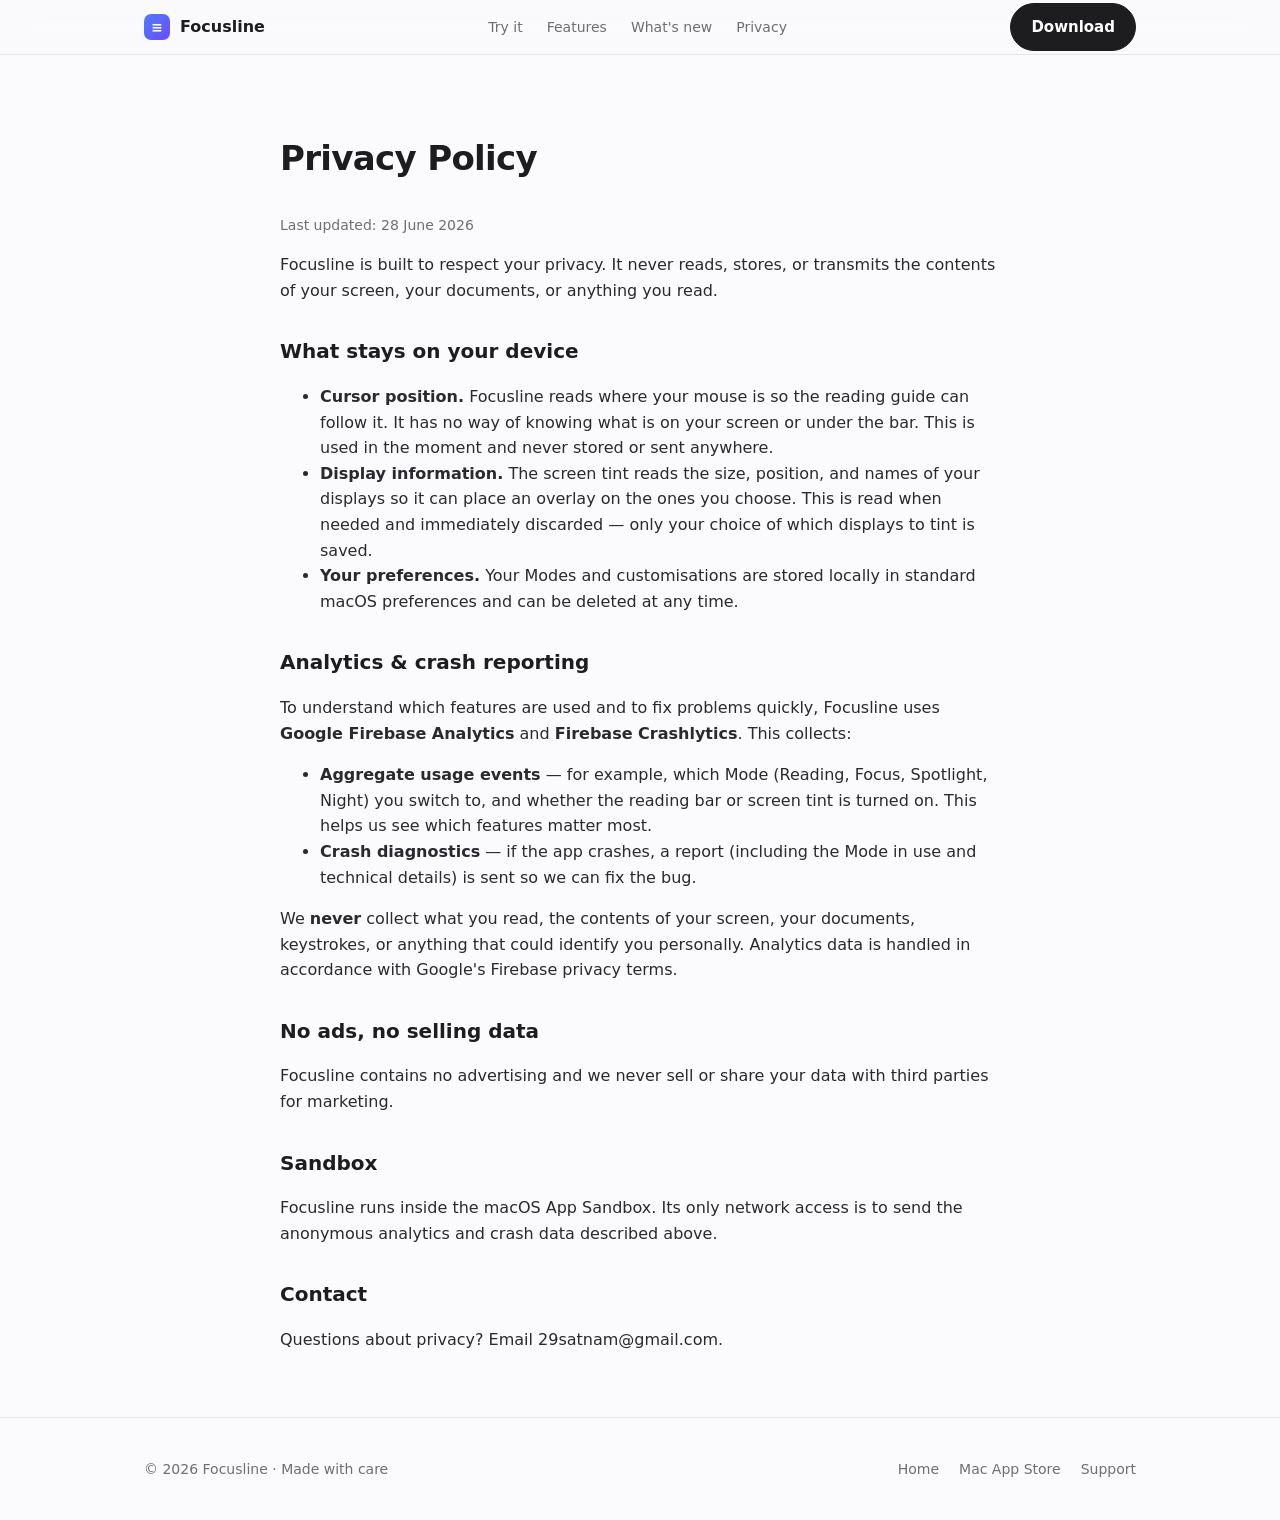
==== privacy.html @ 41f00771 "Add Focusline landing page with live interactive demo, what's new, and privacy policy" ====
<!DOCTYPE html>
<html lang="en">
<head>
  <meta charset="UTF-8" />
  <meta name="viewport" content="width=device-width, initial-scale=1.0" />
  <title>Privacy Policy — Focusline</title>
  <meta name="description" content="How Focusline handles your data." />
  <link rel="stylesheet" href="assets/styles.css" />
</head>
<body>
  <nav class="nav">
    <div class="wrap">
      <a class="brand" href="index.html"><span class="glyph">≡</span> Focusline</a>
      <div class="nav-links">
        <a href="index.html#try">Try it</a>
        <a href="index.html#features">Features</a>
        <a href="index.html#whats-new">What's new</a>
        <a href="privacy.html">Privacy</a>
      </div>
      <a class="btn" href="https://apps.apple.com/app/id6784978549">Download</a>
    </div>
  </nav>

  <main class="wrap">
    <article class="legal">
      <h1>Privacy Policy</h1>
      <p class="muted">Last updated: 28 June 2026</p>

      <p>Focusline is built to respect your privacy. It never reads, stores, or transmits the contents of your screen, your documents, or anything you read.</p>

      <h2>What stays on your device</h2>
      <ul>
        <li><strong>Cursor position.</strong> Focusline reads where your mouse is so the reading guide can follow it. It has no way of knowing what is on your screen or under the bar. This is used in the moment and never stored or sent anywhere.</li>
        <li><strong>Display information.</strong> The screen tint reads the size, position, and names of your displays so it can place an overlay on the ones you choose. This is read when needed and immediately discarded — only your choice of which displays to tint is saved.</li>
        <li><strong>Your preferences.</strong> Your Modes and customisations are stored locally in standard macOS preferences and can be deleted at any time.</li>
      </ul>

      <h2>Analytics &amp; crash reporting</h2>
      <p>To understand which features are used and to fix problems quickly, Focusline uses <strong>Google Firebase Analytics</strong> and <strong>Firebase Crashlytics</strong>. This collects:</p>
      <ul>
        <li><strong>Aggregate usage events</strong> — for example, which Mode (Reading, Focus, Spotlight, Night) you switch to, and whether the reading bar or screen tint is turned on. This helps us see which features matter most.</li>
        <li><strong>Crash diagnostics</strong> — if the app crashes, a report (including the Mode in use and technical details) is sent so we can fix the bug.</li>
      </ul>
      <p>We <strong>never</strong> collect what you read, the contents of your screen, your documents, keystrokes, or anything that could identify you personally. Analytics data is handled in accordance with <a href="https://firebase.google.com/support/privacy">Google's Firebase privacy terms</a>.</p>

      <h2>No ads, no selling data</h2>
      <p>Focusline contains no advertising and we never sell or share your data with third parties for marketing.</p>

      <h2>Sandbox</h2>
      <p>Focusline runs inside the macOS App Sandbox. Its only network access is to send the anonymous analytics and crash data described above.</p>

      <h2>Contact</h2>
      <p>Questions about privacy? Email <a href="mailto:29satnam@gmail.com">29satnam@gmail.com</a>.</p>
    </article>
  </main>

  <footer>
    <div class="wrap">
      <div>© 2026 Focusline · Made with care</div>
      <div style="display:flex; gap:20px;">
        <a href="index.html">Home</a>
        <a href="https://apps.apple.com/app/id6784978549">Mac App Store</a>
        <a href="mailto:29satnam@gmail.com">Support</a>
      </div>
    </div>
  </footer>
</body>
</html>
---- assets/styles.css ----
/* Focusline landing — light, Mac-native, whitespace-led. */
:root {
  --bg: #fbfbfd;
  --bg-soft: #f3f3f6;
  --card: #ffffff;
  --ink: #1d1d1f;
  --ink-2: #6e6e73;
  --line: #e6e6ea;
  --amber: #f5a623;
  --amber-bar: #ffd15c;
  --amber-band: #ffe08a;
  --radius: 18px;
  --shadow: 0 10px 40px rgba(0, 0, 0, 0.08);
  --maxw: 1040px;
  font-synthesis: none;
}

* { box-sizing: border-box; }

html { scroll-behavior: smooth; }

body {
  margin: 0;
  background: var(--bg);
  color: var(--ink);
  font-family: -apple-system, BlinkMacSystemFont, "SF Pro Text", "Segoe UI", system-ui, sans-serif;
  line-height: 1.6;
  -webkit-font-smoothing: antialiased;
}

a { color: inherit; text-decoration: none; }

.wrap { max-width: var(--maxw); margin: 0 auto; padding: 0 24px; }

/* Nav */
.nav {
  position: sticky; top: 0; z-index: 50;
  backdrop-filter: saturate(180%) blur(20px);
  background: rgba(251, 251, 253, 0.8);
  border-bottom: 1px solid var(--line);
}
.nav .wrap { display: flex; align-items: center; justify-content: space-between; height: 54px; }
.brand { display: flex; align-items: center; gap: 10px; font-weight: 600; }
.brand .glyph {
  width: 26px; height: 26px; border-radius: 7px;
  background: linear-gradient(135deg, #4f7cff, #6b4bff);
  display: grid; place-items: center; color: #fff; font-size: 14px;
}
.nav-links { display: flex; gap: 24px; font-size: 14px; color: var(--ink-2); }
.nav-links a:hover { color: var(--ink); }
@media (max-width: 680px) { .nav-links { display: none; } }

/* Buttons */
.btn {
  display: inline-flex; align-items: center; gap: 8px;
  padding: 11px 20px; border-radius: 999px; font-weight: 600; font-size: 15px;
  background: var(--ink); color: #fff; border: 1px solid var(--ink);
  transition: transform .15s ease, opacity .15s ease;
}
.btn:hover { transform: translateY(-1px); opacity: .92; }
.btn.ghost { background: transparent; color: var(--ink); border-color: var(--line); }

/* Hero */
.hero { text-align: center; padding: 72px 0 28px; }
.hero h1 { font-size: clamp(34px, 6vw, 60px); line-height: 1.05; letter-spacing: -0.02em; margin: 0 0 16px; }
.hero p.sub { font-size: clamp(17px, 2.4vw, 21px); color: var(--ink-2); max-width: 620px; margin: 0 auto 28px; }
.hero .cta { display: flex; gap: 12px; justify-content: center; flex-wrap: wrap; }
.meta { margin-top: 16px; font-size: 13px; color: var(--ink-2); }
.meta .stars { color: var(--amber); }

/* Section scaffolding */
section { padding: 64px 0; }
.section-head { text-align: center; margin-bottom: 40px; }
.section-head h2 { font-size: clamp(26px, 4vw, 38px); letter-spacing: -0.02em; margin: 0 0 10px; }
.section-head p { color: var(--ink-2); max-width: 560px; margin: 0 auto; font-size: 17px; }
.eyebrow { text-transform: uppercase; letter-spacing: .12em; font-size: 12px; font-weight: 700; color: var(--amber); }

/* Interactive demo */
.demo { margin-top: 8px; }
.demo-card {
  background: var(--card); border: 1px solid var(--line); border-radius: var(--radius);
  box-shadow: var(--shadow); overflow: hidden;
}
.demo-grid { display: grid; grid-template-columns: 1.6fr 1fr; }
@media (max-width: 820px) { .demo-grid { grid-template-columns: 1fr; } }

/* Reader pane (the live, real behaviour) */
.reader {
  position: relative; padding: 38px 44px; min-height: 420px;
  background: #fffdf8; cursor: none; overflow: hidden;
}
.reader-text { position: relative; z-index: 1; max-width: 60ch; }
.reader-text h3 { font-size: 22px; margin: 0 0 14px; letter-spacing: -0.01em; }
.reader-text p { margin: 0 0 14px; color: #2a2a2e; font-size: 16.5px; line-height: 1.9; }
.reader-hint {
  position: absolute; bottom: 12px; left: 0; right: 0; text-align: center;
  font-size: 12px; color: var(--ink-2); z-index: 4; pointer-events: none;
}

/* Overlay layers — these recreate the app's bar / band / dim. */
.layer { position: absolute; inset: 0; pointer-events: none; }
#band { z-index: 2; }
#bar  { z-index: 3; }
#dim  { z-index: 3; mix-blend-mode: normal; }
#dim.night { mix-blend-mode: multiply; }

/* Controls pane */
.controls { padding: 26px; border-left: 1px solid var(--line); background: var(--bg-soft); }
@media (max-width: 820px) { .controls { border-left: none; border-top: 1px solid var(--line); } }
.ctl-group { margin-bottom: 22px; }
.ctl-group > label { display: block; font-size: 11px; font-weight: 700; letter-spacing: .08em; text-transform: uppercase; color: var(--ink-2); margin-bottom: 8px; }
.seg { display: inline-flex; background: #e9e9ee; border-radius: 10px; padding: 3px; gap: 2px; flex-wrap: wrap; }
.seg button {
  border: 0; background: transparent; padding: 7px 12px; border-radius: 8px;
  font-size: 13px; font-weight: 600; color: var(--ink-2); cursor: pointer;
}
.seg button.on { background: #fff; color: var(--ink); box-shadow: 0 1px 3px rgba(0,0,0,.12); }
.swatches { display: flex; gap: 8px; }
.swatch { width: 26px; height: 26px; border-radius: 50%; border: 2px solid #fff; box-shadow: 0 0 0 1px var(--line); cursor: pointer; }
.swatch.on { box-shadow: 0 0 0 2px var(--ink); }
.range { width: 100%; accent-color: var(--amber); }
.ctl-group.hidden { display: none; }
.row { display: flex; align-items: center; justify-content: space-between; gap: 12px; }
.val { font-size: 12px; color: var(--ink-2); font-variant-numeric: tabular-nums; }

/* Features */
.cards { display: grid; grid-template-columns: repeat(3, 1fr); gap: 18px; }
@media (max-width: 820px) { .cards { grid-template-columns: 1fr; } }
.feature {
  background: var(--card); border: 1px solid var(--line); border-radius: var(--radius);
  padding: 24px; box-shadow: var(--shadow);
}
.feature .ico { font-size: 22px; margin-bottom: 10px; }
.feature h3 { margin: 0 0 6px; font-size: 18px; }
.feature p { margin: 0; color: var(--ink-2); font-size: 15px; }

/* Steps */
.steps { display: grid; grid-template-columns: repeat(3, 1fr); gap: 18px; counter-reset: step; }
@media (max-width: 820px) { .steps { grid-template-columns: 1fr; } }
.step { padding: 8px 4px; }
.step .n { width: 32px; height: 32px; border-radius: 50%; background: var(--ink); color: #fff; display: grid; place-items: center; font-weight: 700; margin-bottom: 10px; }
.step h3 { margin: 0 0 4px; font-size: 17px; }
.step p { margin: 0; color: var(--ink-2); font-size: 15px; }

/* What's new */
.changelog { max-width: 720px; margin: 0 auto; }
.release { border: 1px solid var(--line); border-radius: var(--radius); background: var(--card); padding: 24px 28px; box-shadow: var(--shadow); }
.release h3 { margin: 0 0 4px; display: flex; align-items: baseline; gap: 10px; }
.release .ver { font-size: 13px; color: #fff; background: var(--amber); padding: 2px 10px; border-radius: 999px; font-weight: 700; }
.release .date { font-size: 13px; color: var(--ink-2); }
.release ul { margin: 12px 0 0; padding-left: 18px; color: #2a2a2e; }
.release li { margin: 6px 0; }

/* FAQ */
.faq { max-width: 720px; margin: 0 auto; }
.faq details { border-bottom: 1px solid var(--line); padding: 16px 4px; }
.faq summary { cursor: pointer; font-weight: 600; font-size: 16px; list-style: none; display: flex; justify-content: space-between; }
.faq summary::-webkit-details-marker { display: none; }
.faq summary::after { content: "+"; color: var(--ink-2); font-weight: 400; }
.faq details[open] summary::after { content: "−"; }
.faq p { color: var(--ink-2); margin: 10px 0 0; }

/* Footer */
footer { border-top: 1px solid var(--line); padding: 40px 0; color: var(--ink-2); font-size: 14px; }
footer .wrap { display: flex; justify-content: space-between; flex-wrap: wrap; gap: 16px; }
footer a:hover { color: var(--ink); }

/* Legal page */
.legal { max-width: 720px; margin: 0 auto; padding: 48px 0; }
.legal h1 { font-size: 34px; letter-spacing: -0.02em; }
.legal h2 { font-size: 20px; margin-top: 32px; }
.legal p, .legal li { color: #2a2a2e; }
.legal .muted { color: var(--ink-2); font-size: 14px; }
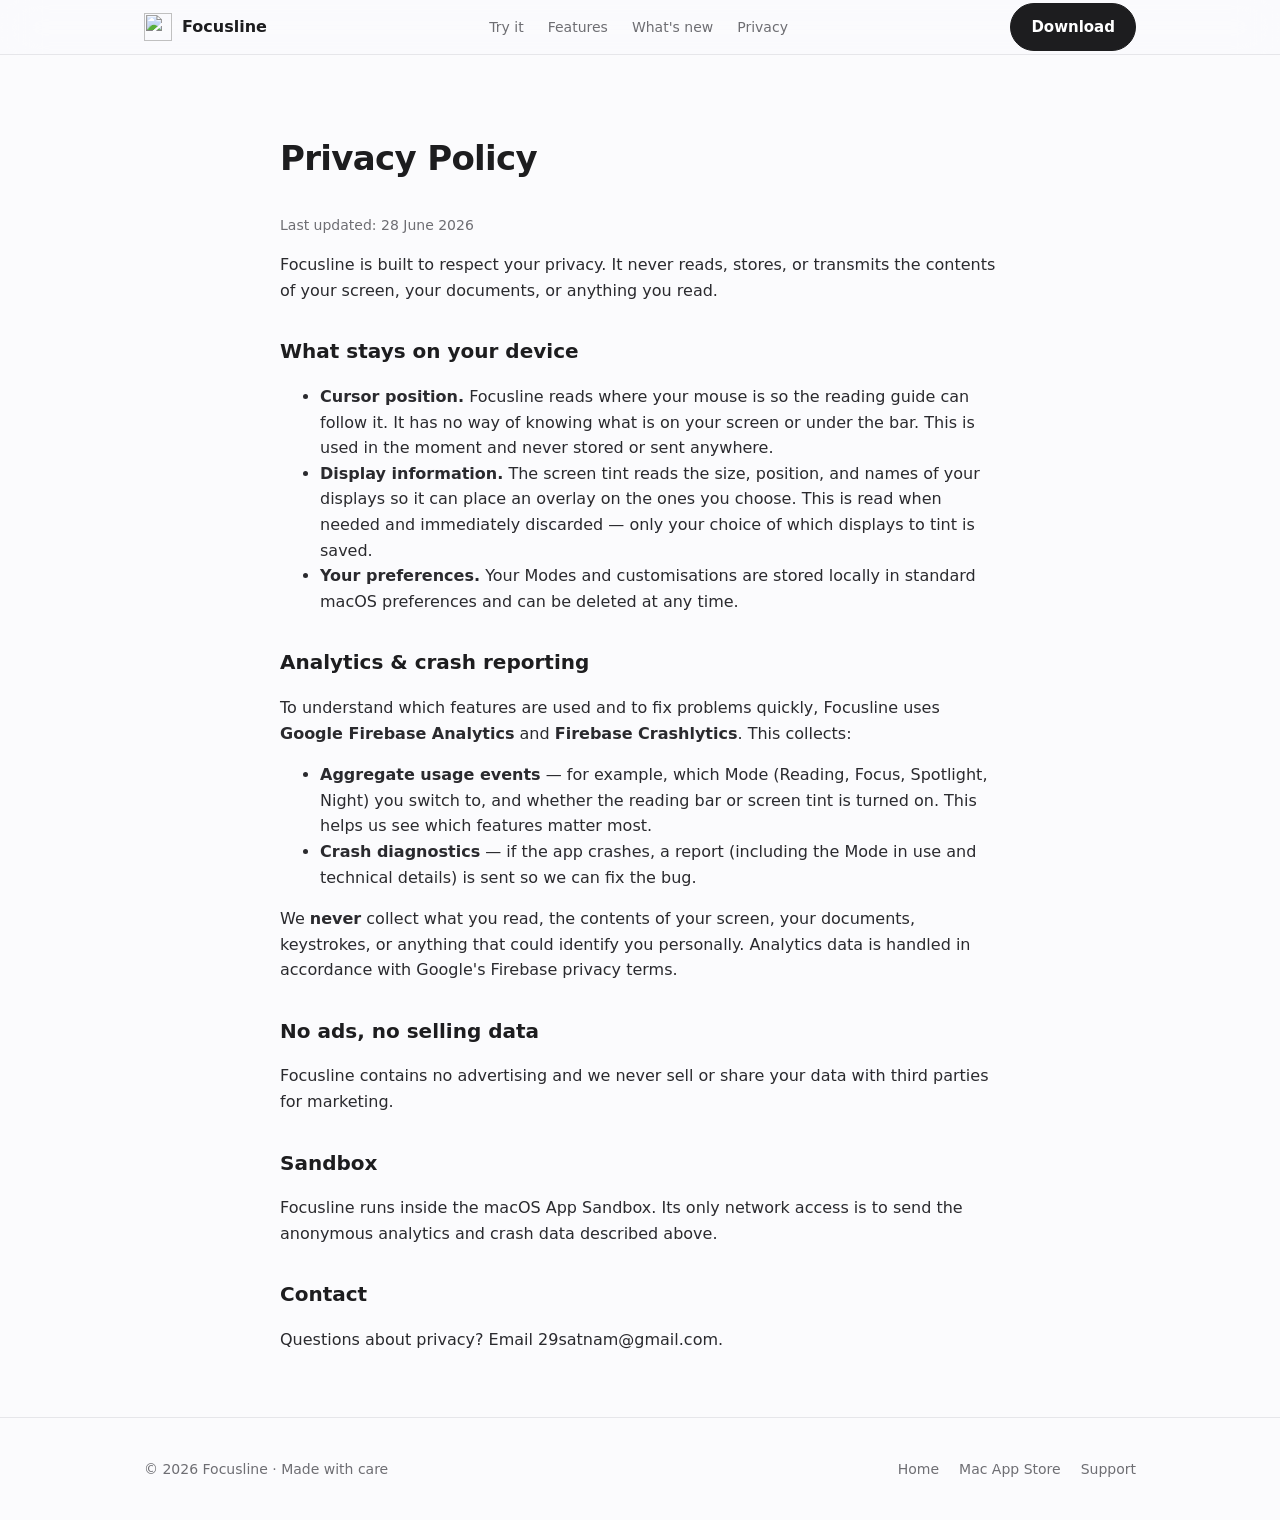
==== commit b4af6419: "Tighten spacing below demo; open store links in Mac App Store on macOS - Hero bottom padding 64->36," ====
--- a/privacy.html
+++ b/privacy.html
@@ -5,12 +5,14 @@
   <meta name="viewport" content="width=device-width, initial-scale=1.0" />
   <title>Privacy Policy — Focusline</title>
   <meta name="description" content="How Focusline handles your data." />
+  <link rel="icon" type="image/png" sizes="32x32" href="assets/favicon-32.png" />
+  <link rel="apple-touch-icon" href="assets/icon-256.png" />
   <link rel="stylesheet" href="assets/styles.css" />
 </head>
 <body>
   <nav class="nav">
     <div class="wrap">
-      <a class="brand" href="index.html"><span class="glyph">≡</span> Focusline</a>
+      <a class="brand" href="index.html"><img class="glyph" src="assets/icon-64.png" alt="" width="28" height="28" /> Focusline</a>
       <div class="nav-links">
         <a href="index.html#try">Try it</a>
         <a href="index.html#features">Features</a>
@@ -64,5 +66,6 @@
       </div>
     </div>
   </footer>
+  <script src="assets/store-link.js"></script>
 </body>
 </html>
--- a/assets/styles.css
+++ b/assets/styles.css
@@ -6,7 +6,14 @@
   --ink: #1d1d1f;
   --ink-2: #6e6e73;
   --line: #e6e6ea;
-  --amber: #f5a623;
+  /* Palette lifted from the app icon: teal sky, coral dunes, crimson, gold, yellow bar. */
+  --teal: #2e6e8e;
+  --teal-soft: #eaf2f6;
+  --coral: #c4564a;
+  --crimson: #b72452;
+  --gold: #d9982f;
+  --yellow: #ffdd00;
+  --amber: #d9982f;
   --amber-bar: #ffd15c;
   --amber-band: #ffe08a;
   --radius: 18px;
@@ -41,11 +48,7 @@
 }
 .nav .wrap { display: flex; align-items: center; justify-content: space-between; height: 54px; }
 .brand { display: flex; align-items: center; gap: 10px; font-weight: 600; }
-.brand .glyph {
-  width: 26px; height: 26px; border-radius: 7px;
-  background: linear-gradient(135deg, #4f7cff, #6b4bff);
-  display: grid; place-items: center; color: #fff; font-size: 14px;
-}
+.brand .glyph { width: 28px; height: 28px; display: block; }
 .nav-links { display: flex; gap: 24px; font-size: 14px; color: var(--ink-2); }
 .nav-links a:hover { color: var(--ink); }
 @media (max-width: 680px) { .nav-links { display: none; } }
@@ -61,39 +64,96 @@
 .btn.ghost { background: transparent; color: var(--ink); border-color: var(--line); }
 
 /* Hero */
-.hero { text-align: center; padding: 72px 0 28px; }
+.hero {
+  text-align: center; padding: 56px 0 36px;
+  background:
+    radial-gradient(900px 420px at 18% -8%, rgba(46, 110, 142, 0.10), transparent 65%),
+    radial-gradient(900px 420px at 82% -8%, rgba(196, 86, 74, 0.09), transparent 65%),
+    radial-gradient(700px 300px at 50% 0%, rgba(255, 221, 0, 0.07), transparent 70%);
+}
+.hero-icon {
+  display: block; margin: 0 auto 14px;
+  filter: drop-shadow(0 10px 24px rgba(29, 29, 31, 0.18));
+}
 .hero h1 { font-size: clamp(34px, 6vw, 60px); line-height: 1.05; letter-spacing: -0.02em; margin: 0 0 16px; }
 .hero p.sub { font-size: clamp(17px, 2.4vw, 21px); color: var(--ink-2); max-width: 620px; margin: 0 auto 28px; }
-.hero .cta { display: flex; gap: 12px; justify-content: center; flex-wrap: wrap; }
-.meta { margin-top: 16px; font-size: 13px; color: var(--ink-2); }
-.meta .stars { color: var(--amber); }
+.demo-lead { font-size: 14px; color: var(--ink-2); margin: 0 0 18px; }
+.hero .cta { margin-top: 28px; }
+.cta { display: flex; gap: 14px; justify-content: center; align-items: center; flex-wrap: wrap; }
+.store-badge { display: inline-flex; transition: transform .15s ease, opacity .15s ease; }
+.store-badge:hover { transform: translateY(-1px); opacity: .92; }
+.store-badge img { display: block; height: 56px; width: auto; }
+.meta { margin-top: 18px; font-size: 13px; color: var(--ink-2); }
+.meta .stars { color: var(--gold); }
 
 /* Section scaffolding */
 section { padding: 64px 0; }
 .section-head { text-align: center; margin-bottom: 40px; }
 .section-head h2 { font-size: clamp(26px, 4vw, 38px); letter-spacing: -0.02em; margin: 0 0 10px; }
 .section-head p { color: var(--ink-2); max-width: 560px; margin: 0 auto; font-size: 17px; }
-.eyebrow { text-transform: uppercase; letter-spacing: .12em; font-size: 12px; font-weight: 700; color: var(--amber); }
+.eyebrow { text-transform: uppercase; letter-spacing: .12em; font-size: 12px; font-weight: 700; color: var(--coral); }
 
 /* Interactive demo */
 .demo { margin-top: 8px; }
-.demo-card {
-  background: var(--card); border: 1px solid var(--line); border-radius: var(--radius);
-  box-shadow: var(--shadow); overflow: hidden;
-}
-.demo-grid { display: grid; grid-template-columns: 1.6fr 1fr; }
-@media (max-width: 820px) { .demo-grid { grid-template-columns: 1fr; } }
+
+/* MacBook Pro (M5) frame around the live demo — thin bezels + a notch. */
+.macbook { max-width: 880px; margin: 0 auto; }
+.mb-screen {
+  position: relative;
+  aspect-ratio: 16 / 10;             /* a real laptop screen, landscape */
+  background: #050507;
+  border: 10px solid #0a0a0c;        /* thin space-black bezel */
+  border-radius: 22px 22px 8px 8px;
+  box-shadow: 0 26px 60px rgba(0, 0, 0, 0.3), inset 0 0 0 1px #26262b;
+  overflow: hidden;
+}
+.mb-screen::before {                 /* the notch */
+  content: ""; position: absolute; top: 0; left: 50%; transform: translateX(-50%);
+  width: 150px; height: 22px; background: #0a0a0c;
+  border-radius: 0 0 12px 12px; z-index: 7;
+}
+.mb-screen::after {                  /* camera, centred in the notch */
+  content: ""; position: absolute; top: 8px; left: 50%; transform: translateX(-50%);
+  width: 6px; height: 6px; border-radius: 50%;
+  background: #15151a; box-shadow: inset 0 0 0 1px #2e2e36, 0 0 2px rgba(80,120,255,.4);
+  z-index: 8;
+}
+/* The demo fills the screen edge-to-edge — drop its own card chrome. */
+.demo-card.framed { border: 0; border-radius: 0; box-shadow: none; }
+
+.mb-base {
+  position: relative; height: 16px; width: 106%; left: -3%;
+  background: linear-gradient(#dadade, #b5b5bc 60%, #9b9ba2);
+  border-radius: 2px 2px 12px 12px;
+  box-shadow: 0 12px 22px rgba(0, 0, 0, 0.22);
+}
+.mb-base::after {                    /* hinge notch */
+  content: ""; position: absolute; top: 0; left: 50%; transform: translateX(-50%);
+  width: 16%; height: 7px; background: #a4a4ab;
+  border-radius: 0 0 7px 7px; box-shadow: inset 0 -1px 2px rgba(0, 0, 0, 0.25);
+}
+/* Stage: MacBook on the left, app control panel on the right (outside it).
+   The window is fixed-scalable: it never grows past 700px but shrinks to fit. */
+.demo-stage { display: flex; gap: 46px; align-items: center; max-width: 1066px; margin: 0 auto; }
+.demo-stage .macbook { flex: 1 1 auto; max-width: 700px; min-width: 0; margin: 0; }
+@media (max-width: 760px) {
+  .demo-stage { flex-direction: column; align-items: center; }
+  .demo-stage .macbook { width: 100%; }
+}
 
 /* Reader pane (the live, real behaviour) */
 .reader {
-  position: relative; padding: 38px 44px; min-height: 420px;
+  position: relative; padding: 34px 44px; height: 100%; min-height: 0;
   background: #fffdf8; cursor: none; overflow: hidden;
 }
 .reader-text { position: relative; z-index: 1; max-width: 60ch; }
 .reader-text h3 { font-size: 22px; margin: 0 0 14px; letter-spacing: -0.01em; }
 .reader-text p { margin: 0 0 14px; color: #2a2a2e; font-size: 16.5px; line-height: 1.9; }
 .reader-hint {
-  position: absolute; bottom: 12px; left: 0; right: 0; text-align: center;
+  position: absolute; bottom: 10px; left: 50%; transform: translateX(-50%);
+  width: max-content; max-width: 90%; text-align: center;
+  padding: 3px 12px; border-radius: 999px;
+  background: rgba(255, 253, 248, 0.9); backdrop-filter: blur(4px);
   font-size: 12px; color: var(--ink-2); z-index: 4; pointer-events: none;
 }
 
@@ -104,11 +164,82 @@
 #dim  { z-index: 3; mix-blend-mode: normal; }
 #dim.night { mix-blend-mode: multiply; }
 
-/* Controls pane */
-.controls { padding: 26px; border-left: 1px solid var(--line); background: var(--bg-soft); }
-@media (max-width: 820px) { .controls { border-left: none; border-top: 1px solid var(--line); } }
-.ctl-group { margin-bottom: 22px; }
-.ctl-group > label { display: block; font-size: 11px; font-weight: 700; letter-spacing: .08em; text-transform: uppercase; color: var(--ink-2); margin-bottom: 8px; }
+/* Controls pane — a little Focusline app window */
+.app-panel {
+  flex: 0 0 384px; width: 384px;
+  background: var(--card); border: 1px solid var(--line); border-radius: 14px;
+  box-shadow: var(--shadow); overflow: hidden;
+  display: flex; flex-direction: column;        /* titlebar fixed, body scrolls */
+}
+.app-panel .app-body { flex: 1 1 auto; overflow-y: auto; }
+@media (max-width: 760px) { .app-panel { flex: 1 1 auto; width: auto; height: auto !important; } }
+.app-titlebar {
+  display: flex; align-items: center; gap: 7px;
+  padding: 10px 14px; background: var(--bg-soft); border-bottom: 1px solid var(--line);
+  position: relative;
+}
+.app-titlebar .dot { width: 11px; height: 11px; border-radius: 50%; }
+.app-titlebar .dot.r { background: #ff5f57; }
+.app-titlebar .dot.y { background: #febc2e; }
+.app-titlebar .dot.g { background: #28c840; }
+.app-titlebar .app-title {
+  position: absolute; left: 0; right: 0; text-align: center;
+  font-size: 13px; font-weight: 600; color: var(--ink-2); pointer-events: none;
+}
+/* Pack controls two-per-row where they fit, so the panel reads near-square. */
+.app-body { padding: 16px; display: flex; flex-wrap: wrap; gap: 13px 14px; }
+.ctl-group { margin: 0; flex: 1 1 100%; }
+.ctl-group.half { flex: 1 1 calc(50% - 7px); }
+.ctl-note { font-size: 10.5px; color: var(--ink-2); margin: 7px 0 0; }
+
+/* Mode cards — the app's "Choose a mode" grid, with live mini previews. */
+.modecards { display: grid; grid-template-columns: repeat(5, 1fr); gap: 6px; }
+.modecard {
+  border: 1.5px solid var(--line); background: var(--card); border-radius: 9px;
+  padding: 6px 3px 7px; cursor: pointer; display: flex; flex-direction: column;
+  align-items: center; gap: 3px; text-align: center;
+}
+.modecard.on { border-color: var(--teal); background: var(--teal-soft); }
+.modecard b { font-size: 10px; font-weight: 600; }
+.modecard i { font-size: 8px; color: var(--ink-2); font-style: normal; line-height: 1.05; }
+.mc-prev {
+  width: 100%; height: 26px; border-radius: 5px; background: #fff;
+  border: 1px solid #e2e2e8; position: relative; overflow: hidden;
+}
+/* default page lines */
+.mc-prev::before {
+  content: ""; position: absolute; left: 5px; right: 5px; top: 6px; height: 2px;
+  border-radius: 2px; background: #cfcfd6; box-shadow: 0 5px 0 #cfcfd6, 0 10px 0 #dadae0;
+}
+.mc-prev.reading::after { content: ""; position: absolute; left: 6px; right: 10px; top: 13px; height: 2.5px; border-radius: 2px; background: #ffd15c; }
+.mc-prev.focus, .mc-prev.spotlight { background: #2b2b30; }
+.mc-prev.focus::before, .mc-prev.spotlight::before { background: #6b6b73; box-shadow: 0 5px 0 #6b6b73, 0 10px 0 #55555c; }
+.mc-prev.focus::after { content: ""; position: absolute; left: 0; right: 0; top: 9px; height: 9px; background: #fbfbfd; }
+.mc-prev.spotlight::after { content: ""; position: absolute; left: 50%; top: 50%; width: 12px; height: 12px; border-radius: 50%; transform: translate(-50%, -50%); background: #fbfbfd; }
+.mc-prev.night { background: #3a2a14; }
+.mc-prev.night::before { background: #7a6a4a; box-shadow: 0 5px 0 #7a6a4a, 0 10px 0 #6a5a3a; }
+.mc-prev.night::after { content: ""; position: absolute; left: 6px; right: 10px; top: 13px; height: 2.5px; border-radius: 2px; background: #ffd15c; }
+.mc-prev.off::after { content: "⦸"; position: absolute; inset: 0; display: grid; place-items: center; color: #c2c2c8; font-size: 13px; }
+
+/* Selected-mode tagline + Customize header */
+.tagline { display: flex; align-items: center; gap: 8px; font-size: 12.5px; font-weight: 500; }
+.tagline .tag-icon { color: var(--teal); font-size: 11px; }
+.customize-head { font-weight: 700; font-size: 13px; }
+
+/* Recommended colour tones get an underline, like the app. */
+.swatches { padding-bottom: 7px; }
+.swatch.rec::after { content: ""; position: absolute; left: 3px; right: 3px; bottom: -6px; height: 2px; background: var(--ink-2); border-radius: 2px; }
+.swatch { position: relative; }
+
+/* Toggle switch */
+.toggle-row { display: flex; justify-content: space-between; align-items: center; gap: 10px; }
+.toggle-title { font-size: 13px; font-weight: 500; }
+.toggle-sub { font-size: 10.5px; color: var(--ink-2); line-height: 1.3; }
+.switch { width: 38px; height: 22px; border-radius: 999px; background: #d7d7dd; border: 0; position: relative; cursor: pointer; flex: 0 0 auto; transition: background .15s; }
+.switch::after { content: ""; position: absolute; top: 2px; left: 2px; width: 18px; height: 18px; border-radius: 50%; background: #fff; box-shadow: 0 1px 2px rgba(0,0,0,.3); transition: left .15s; }
+.switch.on { background: #34c759; }
+.switch.on::after { left: 18px; }
+.ctl-group > label { display: block; font-size: 11px; font-weight: 700; letter-spacing: .08em; text-transform: uppercase; color: var(--ink-2); margin-bottom: 6px; }
 .seg { display: inline-flex; background: #e9e9ee; border-radius: 10px; padding: 3px; gap: 2px; flex-wrap: wrap; }
 .seg button {
   border: 0; background: transparent; padding: 7px 12px; border-radius: 8px;
@@ -138,7 +269,7 @@
 .steps { display: grid; grid-template-columns: repeat(3, 1fr); gap: 18px; counter-reset: step; }
 @media (max-width: 820px) { .steps { grid-template-columns: 1fr; } }
 .step { padding: 8px 4px; }
-.step .n { width: 32px; height: 32px; border-radius: 50%; background: var(--ink); color: #fff; display: grid; place-items: center; font-weight: 700; margin-bottom: 10px; }
+.step .n { width: 32px; height: 32px; border-radius: 50%; background: var(--teal); color: #fff; display: grid; place-items: center; font-weight: 700; margin-bottom: 10px; }
 .step h3 { margin: 0 0 4px; font-size: 17px; }
 .step p { margin: 0; color: var(--ink-2); font-size: 15px; }
 
@@ -146,7 +277,7 @@
 .changelog { max-width: 720px; margin: 0 auto; }
 .release { border: 1px solid var(--line); border-radius: var(--radius); background: var(--card); padding: 24px 28px; box-shadow: var(--shadow); }
 .release h3 { margin: 0 0 4px; display: flex; align-items: baseline; gap: 10px; }
-.release .ver { font-size: 13px; color: #fff; background: var(--amber); padding: 2px 10px; border-radius: 999px; font-weight: 700; }
+.release .ver { font-size: 13px; color: #fff; background: var(--coral); padding: 2px 10px; border-radius: 999px; font-weight: 700; }
 .release .date { font-size: 13px; color: var(--ink-2); }
 .release ul { margin: 12px 0 0; padding-left: 18px; color: #2a2a2e; }
 .release li { margin: 6px 0; }
@@ -160,6 +291,18 @@
 .faq details[open] summary::after { content: "−"; }
 .faq p { color: var(--ink-2); margin: 10px 0 0; }
 
+/* Closing CTA */
+.closer {
+  text-align: center; padding: 80px 0;
+  background:
+    radial-gradient(700px 340px at 50% 115%, rgba(46, 110, 142, 0.10), transparent 65%),
+    radial-gradient(560px 260px at 22% 110%, rgba(196, 86, 74, 0.08), transparent 65%),
+    radial-gradient(480px 220px at 78% 110%, rgba(255, 221, 0, 0.07), transparent 70%);
+}
+.closer .hero-icon { margin-bottom: 12px; }
+.closer h2 { font-size: clamp(26px, 4vw, 38px); letter-spacing: -0.02em; margin: 0 0 8px; }
+.closer p { color: var(--ink-2); margin: 0 0 24px; font-size: 17px; }
+
 /* Footer */
 footer { border-top: 1px solid var(--line); padding: 40px 0; color: var(--ink-2); font-size: 14px; }
 footer .wrap { display: flex; justify-content: space-between; flex-wrap: wrap; gap: 16px; }
